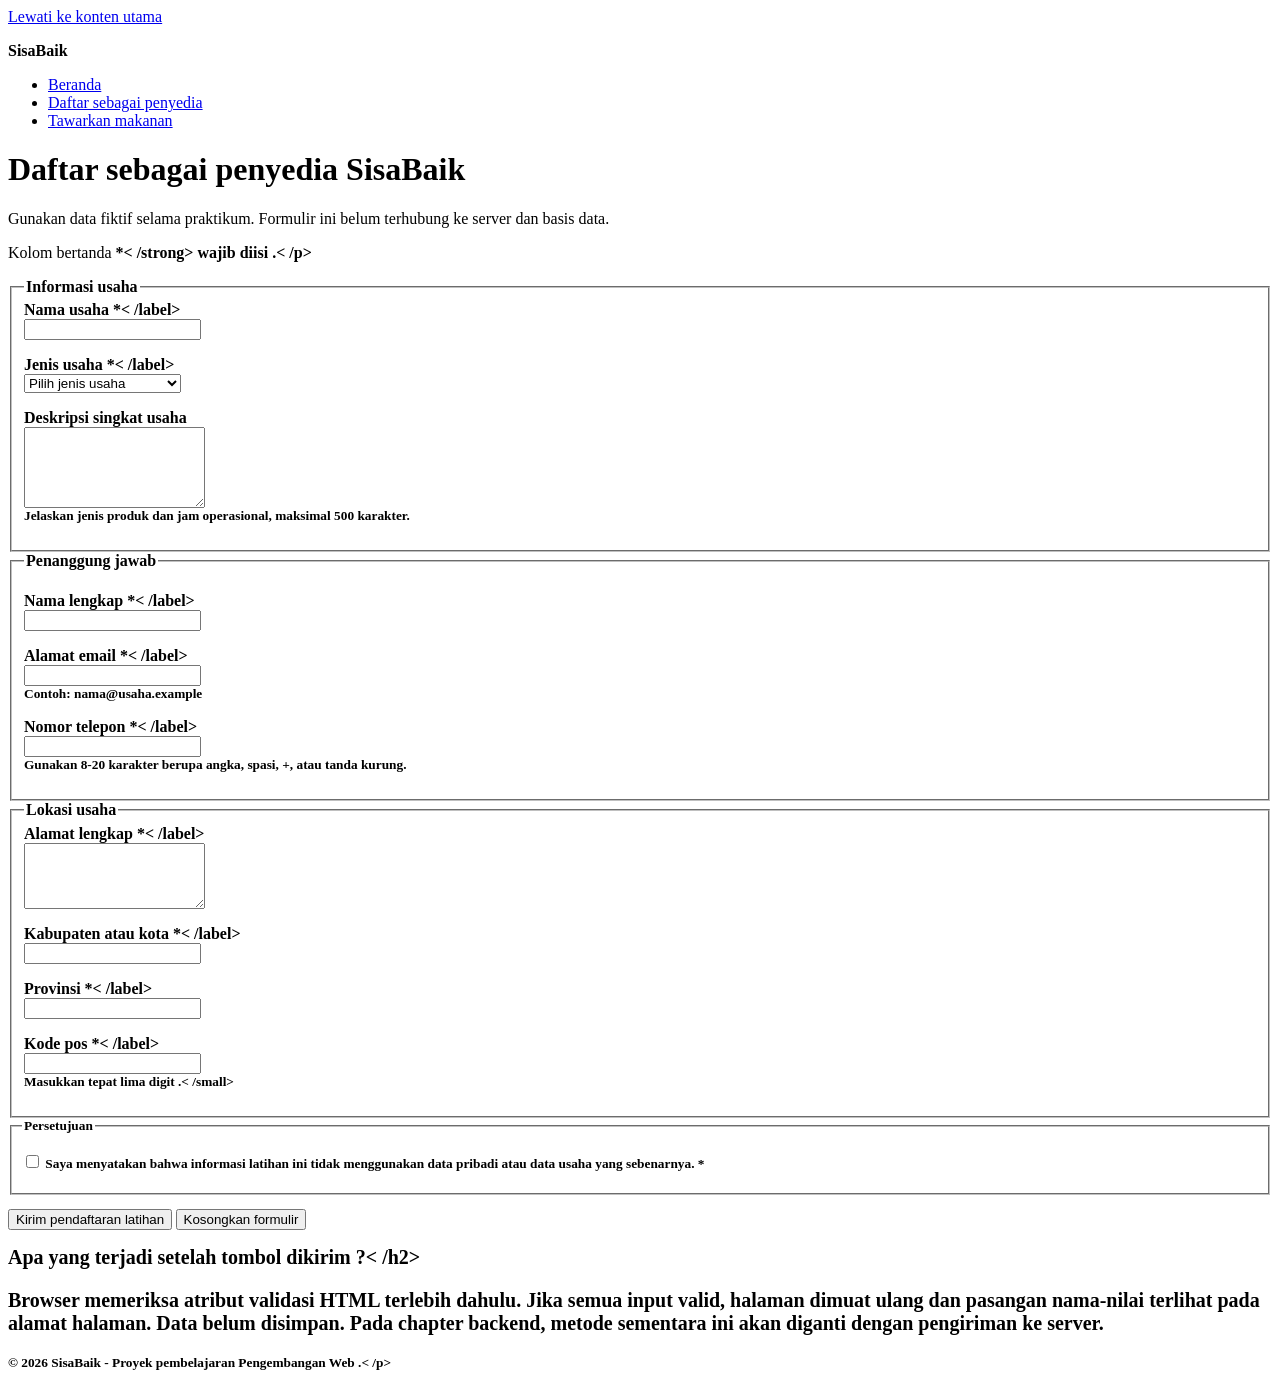
==== daftar-penyedia.html @ 442e0223 "feat: add accessible provider registration form" ====
<! doctype html>
<html lang="id">
<head>
<meta charset="utf-8">
<meta name="viewport" content="width=device-width, initial-scale=1">
<meta
name="description"
content="Formulir prototipe untuk mendaftarkan usaha sebagai penyedia makanan di SisaBaik."
>
<title>Daftar Penyedia | SisaBaik</title>
</head>
<body>
<a href="#konten-utama">Lewati ke konten utama</a>

<header>
<p><strong>SisaBaik</strong></p>
<nav aria-label="Navigasi utama">
<ul>
<li><a href="index.html">Beranda</a></li>
<li>
<a href="daftar-penyedia.html" aria-current="page">
Daftar sebagai penyedia
</a>
</li>
<li><a href="tawarkan-makanan.html">Tawarkan makanan</a></li>
</ul>
</nav>
</header>

<main id="konten-utama" tabindex="-1">
<h1>Daftar sebagai penyedia SisaBaik</h1>
<p>
Gunakan data fiktif selama praktikum. Formulir ini belum terhubung ke
server dan basis data.
</p>
<p id="petunjuk-wajib">Kolom bertanda <strong> *< /strong> wajib diisi .< /p>

<form
action="daftar-penyedia.html"
method="get"
aria-describedby="petunjuk-wajib"
>
<fieldset>
<legend>Informasi usaha</legend>

<D>
<label for="nama-usaha">Nama usaha *< /label><br>
<input
type="text"
id="nama-usaha"
name="nama_usaha"
autocomplete="organization"
minlength="3"
maxlength="100"
required

</p>

<p>
<label for="jenis-usaha">Jenis usaha *< /label><br>
<select id="jenis-usaha" name="jenis_usaha" required>
<option value="">Pilih jenis usaha</option>
<option value="restoran">Restoran</option>
<option value="toko-roti">Toko roti</option>
<option value="katering">Katering</option>
<option value="ritel">Toko ritel</option>
<option value="hotel">Hotel atau penginapan</option>
<option value="lainnya">Lainnya</option>
</select>
</p>

<p>
<label for="deskripsi-usaha">Deskripsi singkat usaha</label><br>
<textarea
id="deskripsi-usaha"
name="deskripsi_usaha"
rows="5"
maxlength="500"
aria-describedby="bantuan-deskripsi"
></textarea><br>
<small id="bantuan-deskripsi">
Jelaskan jenis produk dan jam operasional, maksimal 500 karakter.
</small>
</p>
</fieldset>

<fieldset>
<legend>Penanggung jawab</legend>

<p>
<label for="nama-penanggung-jawab">Nama lengkap *< /label><br>
<input
type="text"
id="nama-penanggung-jawab"
name="nama_penanggung_jawab"
autocomplete="name"
minlength="3"
maxlength="100"
required
</p>

<p>
<label for="email">Alamat email *< /label><br>
<input
type="email"
id="email"
name="email"
autocomplete="email"
maxlength="254"
aria-describedby="bantuan-email"
required
><br>
<small id="bantuan-email">Contoh: nama@usaha.example</small>
</p>

<D>
<label for="telepon">Nomor telepon *< /label><br>
<input
type="tel"
id="telepon"
name="telepon"
autocomplete="tel"
inputmode="tel"
pattern="[0-9+() 1{8,20}"
aria-describedby="bantuan-telepon"
required
><br>
<small id="bantuan-telepon">
Gunakan 8-20 karakter berupa angka, spasi, +, atau tanda kurung.
</small>
</p>
</fieldset>

<fieldset>
<legend>Lokasi usaha</legend>

<D>
<label for="alamat">Alamat lengkap *< /label><br>
<textarea
id="alamat"
name="alamat"
rows="4"
autocomplete="street-address"
minlength="10"
maxlength="250"
required
></textarea>
</p>

<p>
<label for="kota">Kabupaten atau kota *< /label><br>
<input
type="text"
id="kota"
name="kota"
autocomplete="address-level2"
maxlength="100"
required

</p>

<p>
<label for="provinsi">Provinsi *< /label><br>
<input
type="text"
id="provinsi"
name="provinsi"
autocomplete="address-level1"
maxlength="100"
required

</p>

<p>
<label for="kode-pos">Kode pos *< /label><br>
<input
type="text"
id="kode-pos"
name="kode_pos"
autocomplete="postal-code"
inputmode="numeric"
pattern="[0-9]{5}"
aria-describedby="bantuan-kode-pos"
required
><br>
<small id="bantuan-kode-pos">Masukkan tepat lima digit .< /small>
</p>
</fieldset>

<fieldset>
<legend>Persetujuan</legend>
<p>
<input
type="checkbox"
id="persetujuan"
name="persetujuan"
value="setuju"

A
required
>
<label for="persetujuan">
Saya menyatakan bahwa informasi latihan ini tidak menggunakan
data pribadi atau data usaha yang sebenarnya. *
</label>
</p>
</fieldset>

<p>
<button type="submit">Kirim pendaftaran latihan</button>
<button type="reset">Kosongkan formulir</button>
</p>
</form>

<section aria-labelledby="catatan-prototipe">
<h2 id="catatan-prototipe">Apa yang terjadi setelah tombol dikirim ?< /h2>
<p>
Browser memeriksa atribut validasi HTML terlebih dahulu. Jika semua
input valid, halaman dimuat ulang dan pasangan nama-nilai terlihat
pada alamat halaman. Data belum disimpan. Pada chapter backend,
metode sementara ini akan diganti dengan pengiriman ke server.
</p>
</section>
</main>

<footer>
<p>&copy; 2026 SisaBaik - Proyek pembelajaran Pengembangan Web .< /p>
</footer>
</body>
</html>
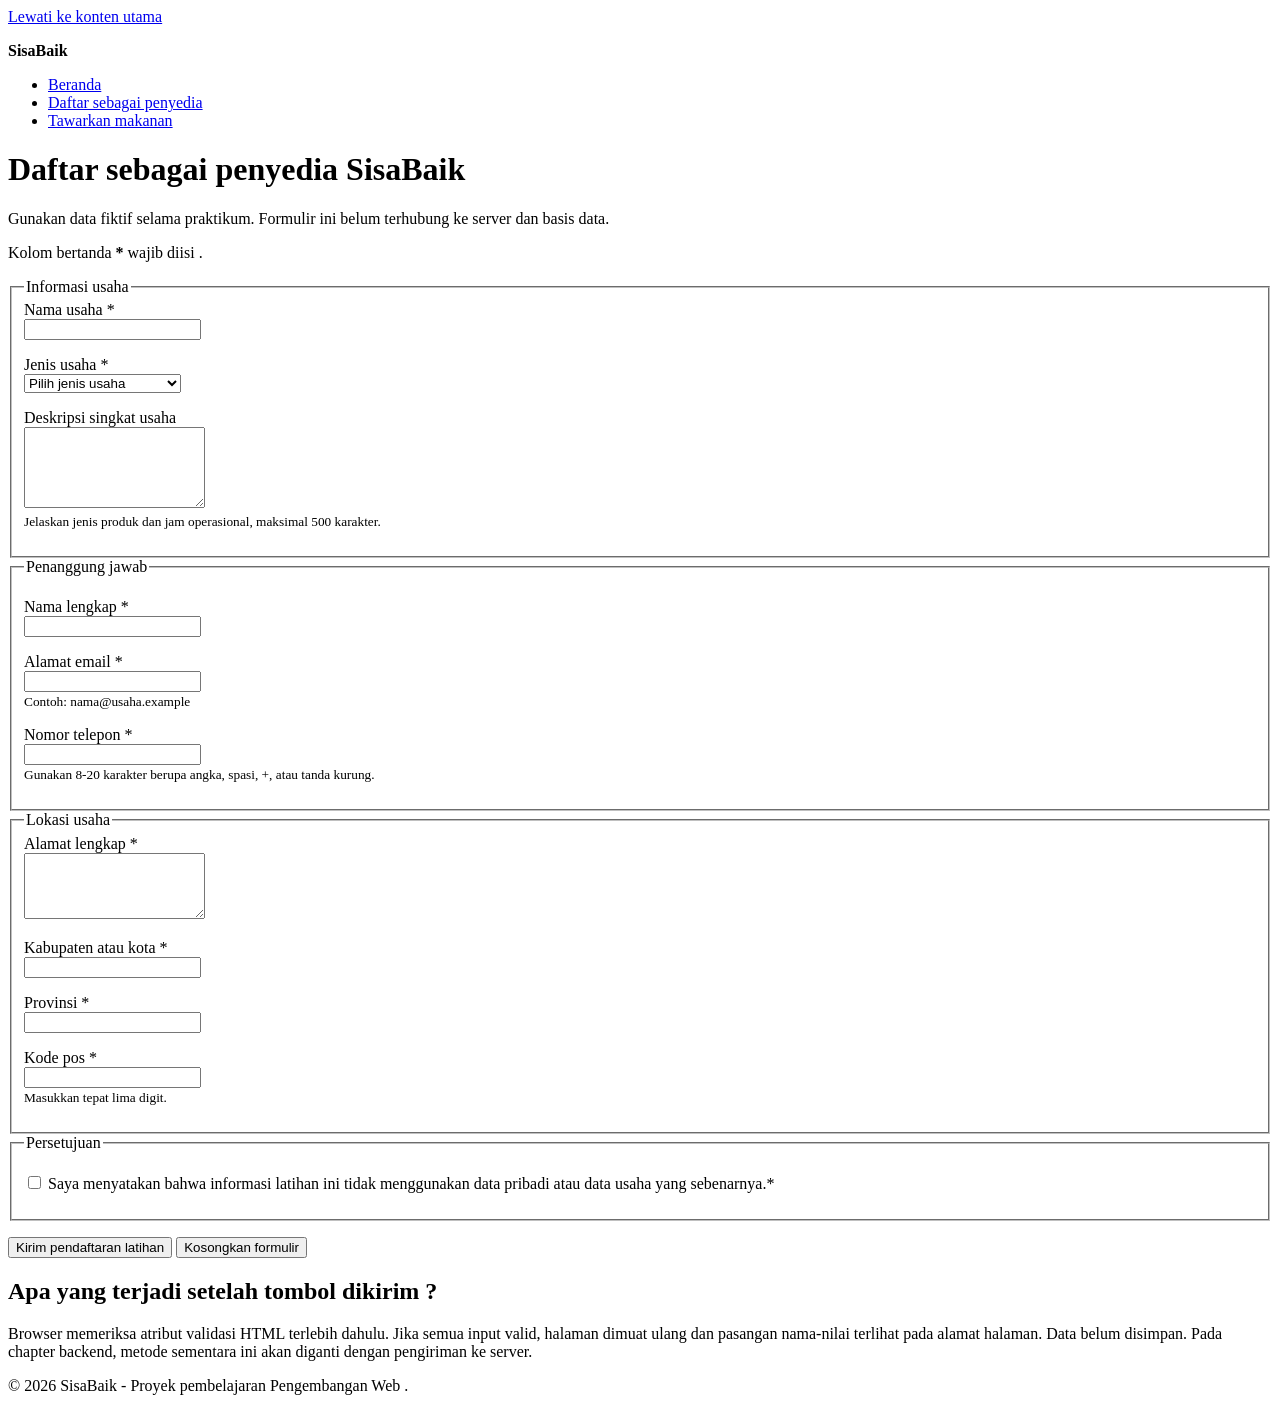
==== commit 7f338a74: "feat: add accessible provider registration form" ====
--- a/daftar-penyedia.html
+++ b/daftar-penyedia.html
@@ -1,4 +1,4 @@
-<! doctype html>
+<!doctype html>
 <html lang="id">
 <head>
 <meta charset="utf-8">
@@ -33,7 +33,7 @@
 Gunakan data fiktif selama praktikum. Formulir ini belum terhubung ke
 server dan basis data.
 </p>
-<p id="petunjuk-wajib">Kolom bertanda <strong> *< /strong> wajib diisi .< /p>
+<p id="petunjuk-wajib">Kolom bertanda <strong> *</strong> wajib diisi .</p>
 
 <form
 action="daftar-penyedia.html"
@@ -44,7 +44,7 @@
 <legend>Informasi usaha</legend>
 
 <D>
-<label for="nama-usaha">Nama usaha *< /label><br>
+<label for="nama-usaha">Nama usaha *</label><br>
 <input
 type="text"
 id="nama-usaha"
@@ -57,7 +57,7 @@
 </p>
 
 <p>
-<label for="jenis-usaha">Jenis usaha *< /label><br>
+<label for="jenis-usaha">Jenis usaha *</label><br>
 <select id="jenis-usaha" name="jenis_usaha" required>
 <option value="">Pilih jenis usaha</option>
 <option value="restoran">Restoran</option>
@@ -88,7 +88,7 @@
 <legend>Penanggung jawab</legend>
 
 <p>
-<label for="nama-penanggung-jawab">Nama lengkap *< /label><br>
+<label for="nama-penanggung-jawab">Nama lengkap *</label><br>
 <input
 type="text"
 id="nama-penanggung-jawab"
@@ -100,7 +100,7 @@
 </p>
 
 <p>
-<label for="email">Alamat email *< /label><br>
+<label for="email">Alamat email *</label><br>
 <input
 type="email"
 id="email"
@@ -114,7 +114,7 @@
 </p>
 
 <D>
-<label for="telepon">Nomor telepon *< /label><br>
+<label for="telepon">Nomor telepon *</label><br>
 <input
 type="tel"
 id="telepon"
@@ -135,7 +135,7 @@
 <legend>Lokasi usaha</legend>
 
 <D>
-<label for="alamat">Alamat lengkap *< /label><br>
+<label for="alamat">Alamat lengkap *</label><br>
 <textarea
 id="alamat"
 name="alamat"
@@ -148,7 +148,7 @@
 </p>
 
 <p>
-<label for="kota">Kabupaten atau kota *< /label><br>
+<label for="kota">Kabupaten atau kota *</label><br>
 <input
 type="text"
 id="kota"
@@ -160,7 +160,7 @@
 </p>
 
 <p>
-<label for="provinsi">Provinsi *< /label><br>
+<label for="provinsi">Provinsi *</label><br>
 <input
 type="text"
 id="provinsi"
@@ -172,7 +172,7 @@
 </p>
 
 <p>
-<label for="kode-pos">Kode pos *< /label><br>
+<label for="kode-pos">Kode pos *</label><br>
 <input
 type="text"
 id="kode-pos"
@@ -183,7 +183,7 @@
 aria-describedby="bantuan-kode-pos"
 required
 ><br>
-<small id="bantuan-kode-pos">Masukkan tepat lima digit .< /small>
+<small id="bantuan-kode-pos">Masukkan tepat lima digit.</small>
 </p>
 </fieldset>
 
@@ -201,7 +201,7 @@
 >
 <label for="persetujuan">
 Saya menyatakan bahwa informasi latihan ini tidak menggunakan
-data pribadi atau data usaha yang sebenarnya. *
+data pribadi atau data usaha yang sebenarnya.*
 </label>
 </p>
 </fieldset>
@@ -213,7 +213,7 @@
 </form>
 
 <section aria-labelledby="catatan-prototipe">
-<h2 id="catatan-prototipe">Apa yang terjadi setelah tombol dikirim ?< /h2>
+<h2 id="catatan-prototipe">Apa yang terjadi setelah tombol dikirim ?</h2>
 <p>
 Browser memeriksa atribut validasi HTML terlebih dahulu. Jika semua
 input valid, halaman dimuat ulang dan pasangan nama-nilai terlihat
@@ -224,7 +224,7 @@
 </main>
 
 <footer>
-<p>&copy; 2026 SisaBaik - Proyek pembelajaran Pengembangan Web .< /p>
+<p>&copy; 2026 SisaBaik - Proyek pembelajaran Pengembangan Web .</p>
 </footer>
 </body>
 </html>
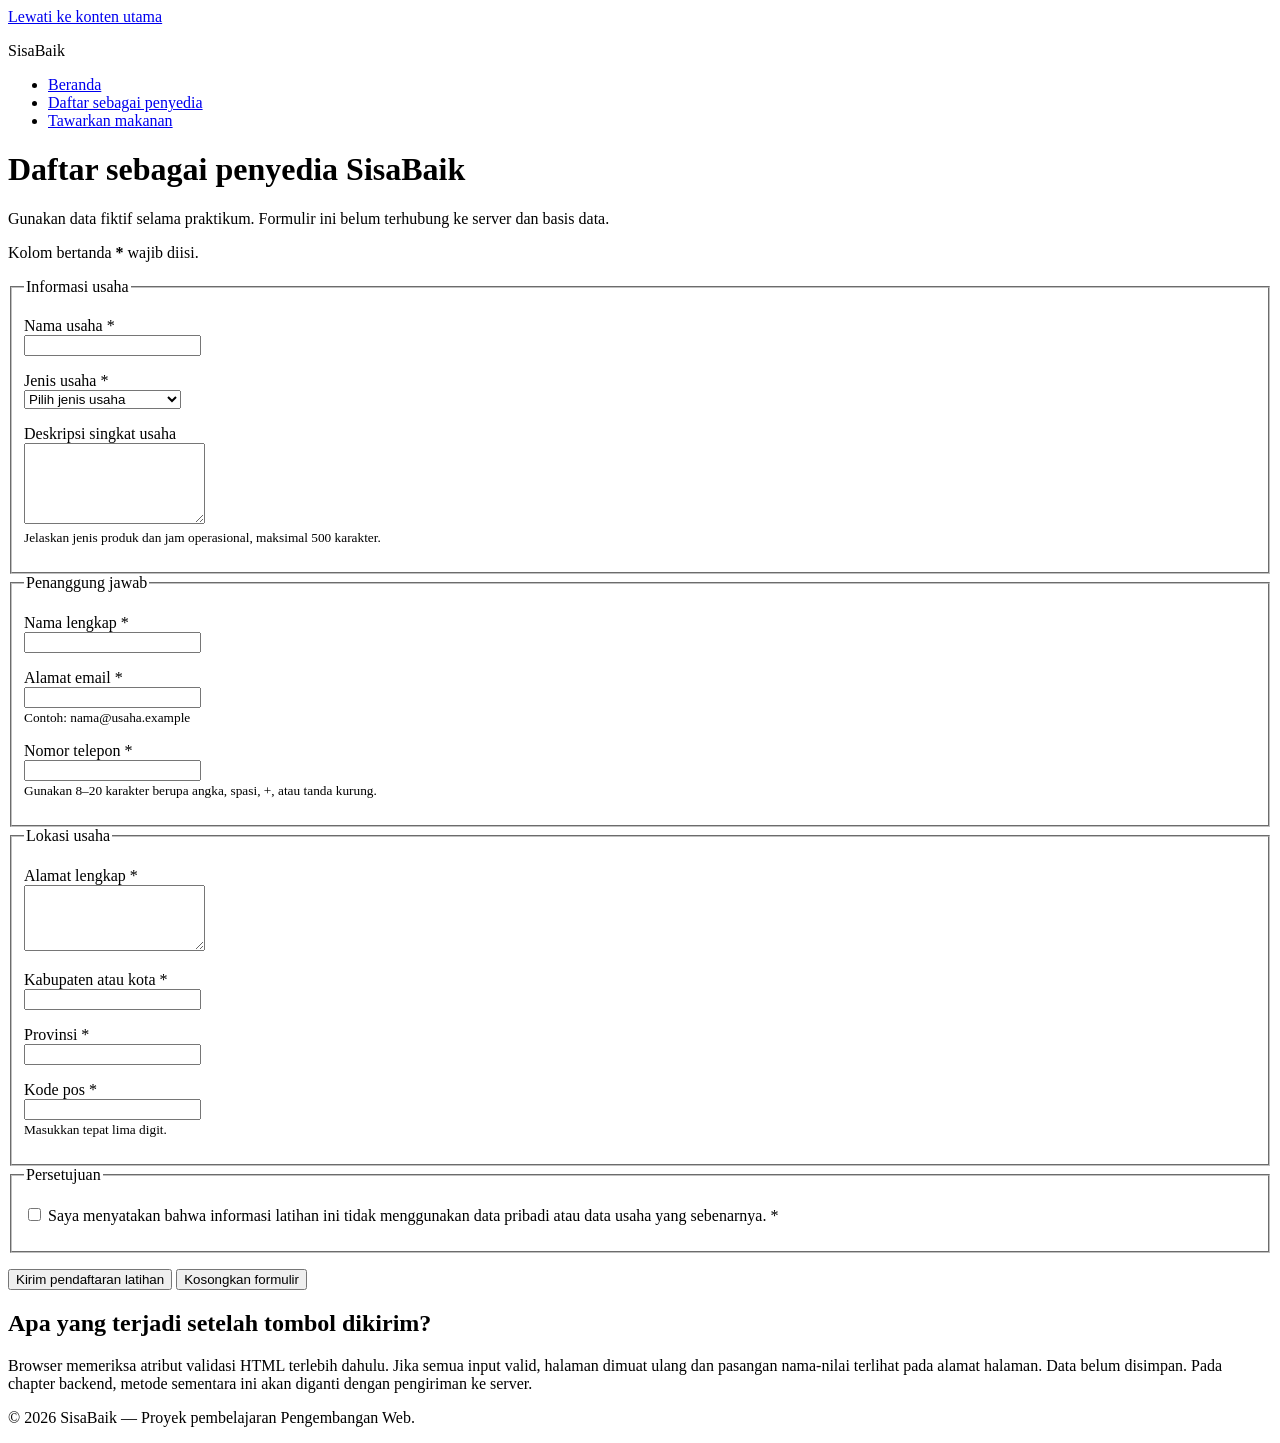
==== commit c605f9df: "style: apply responsive layout to SisaBaik pages" ====
--- a/daftar-penyedia.html
+++ b/daftar-penyedia.html
@@ -1,230 +1,217 @@
 <!doctype html>
 <html lang="id">
-<head>
-<meta charset="utf-8">
-<meta name="viewport" content="width=device-width, initial-scale=1">
-<meta
-name="description"
-content="Formulir prototipe untuk mendaftarkan usaha sebagai penyedia makanan di SisaBaik."
->
-<title>Daftar Penyedia | SisaBaik</title>
-</head>
-<body>
-<a href="#konten-utama">Lewati ke konten utama</a>
-
-<header>
-<p><strong>SisaBaik</strong></p>
-<nav aria-label="Navigasi utama">
-<ul>
-<li><a href="index.html">Beranda</a></li>
-<li>
-<a href="daftar-penyedia.html" aria-current="page">
-Daftar sebagai penyedia
-</a>
-</li>
-<li><a href="tawarkan-makanan.html">Tawarkan makanan</a></li>
-</ul>
-</nav>
-</header>
-
-<main id="konten-utama" tabindex="-1">
-<h1>Daftar sebagai penyedia SisaBaik</h1>
-<p>
-Gunakan data fiktif selama praktikum. Formulir ini belum terhubung ke
-server dan basis data.
-</p>
-<p id="petunjuk-wajib">Kolom bertanda <strong> *</strong> wajib diisi .</p>
-
-<form
-action="daftar-penyedia.html"
-method="get"
-aria-describedby="petunjuk-wajib"
->
-<fieldset>
-<legend>Informasi usaha</legend>
-
-<D>
-<label for="nama-usaha">Nama usaha *</label><br>
-<input
-type="text"
-id="nama-usaha"
-name="nama_usaha"
-autocomplete="organization"
-minlength="3"
-maxlength="100"
-required
-
-</p>
-
-<p>
-<label for="jenis-usaha">Jenis usaha *</label><br>
-<select id="jenis-usaha" name="jenis_usaha" required>
-<option value="">Pilih jenis usaha</option>
-<option value="restoran">Restoran</option>
-<option value="toko-roti">Toko roti</option>
-<option value="katering">Katering</option>
-<option value="ritel">Toko ritel</option>
-<option value="hotel">Hotel atau penginapan</option>
-<option value="lainnya">Lainnya</option>
-</select>
-</p>
-
-<p>
-<label for="deskripsi-usaha">Deskripsi singkat usaha</label><br>
-<textarea
-id="deskripsi-usaha"
-name="deskripsi_usaha"
-rows="5"
-maxlength="500"
-aria-describedby="bantuan-deskripsi"
-></textarea><br>
-<small id="bantuan-deskripsi">
-Jelaskan jenis produk dan jam operasional, maksimal 500 karakter.
-</small>
-</p>
-</fieldset>
-
-<fieldset>
-<legend>Penanggung jawab</legend>
-
-<p>
-<label for="nama-penanggung-jawab">Nama lengkap *</label><br>
-<input
-type="text"
-id="nama-penanggung-jawab"
-name="nama_penanggung_jawab"
-autocomplete="name"
-minlength="3"
-maxlength="100"
-required
-</p>
-
-<p>
-<label for="email">Alamat email *</label><br>
-<input
-type="email"
-id="email"
-name="email"
-autocomplete="email"
-maxlength="254"
-aria-describedby="bantuan-email"
-required
-><br>
-<small id="bantuan-email">Contoh: nama@usaha.example</small>
-</p>
-
-<D>
-<label for="telepon">Nomor telepon *</label><br>
-<input
-type="tel"
-id="telepon"
-name="telepon"
-autocomplete="tel"
-inputmode="tel"
-pattern="[0-9+() 1{8,20}"
-aria-describedby="bantuan-telepon"
-required
-><br>
-<small id="bantuan-telepon">
-Gunakan 8-20 karakter berupa angka, spasi, +, atau tanda kurung.
-</small>
-</p>
-</fieldset>
-
-<fieldset>
-<legend>Lokasi usaha</legend>
-
-<D>
-<label for="alamat">Alamat lengkap *</label><br>
-<textarea
-id="alamat"
-name="alamat"
-rows="4"
-autocomplete="street-address"
-minlength="10"
-maxlength="250"
-required
-></textarea>
-</p>
-
-<p>
-<label for="kota">Kabupaten atau kota *</label><br>
-<input
-type="text"
-id="kota"
-name="kota"
-autocomplete="address-level2"
-maxlength="100"
-required
-
-</p>
-
-<p>
-<label for="provinsi">Provinsi *</label><br>
-<input
-type="text"
-id="provinsi"
-name="provinsi"
-autocomplete="address-level1"
-maxlength="100"
-required
-
-</p>
-
-<p>
-<label for="kode-pos">Kode pos *</label><br>
-<input
-type="text"
-id="kode-pos"
-name="kode_pos"
-autocomplete="postal-code"
-inputmode="numeric"
-pattern="[0-9]{5}"
-aria-describedby="bantuan-kode-pos"
-required
-><br>
-<small id="bantuan-kode-pos">Masukkan tepat lima digit.</small>
-</p>
-</fieldset>
-
-<fieldset>
-<legend>Persetujuan</legend>
-<p>
-<input
-type="checkbox"
-id="persetujuan"
-name="persetujuan"
-value="setuju"
-
-A
-required
->
-<label for="persetujuan">
-Saya menyatakan bahwa informasi latihan ini tidak menggunakan
-data pribadi atau data usaha yang sebenarnya.*
-</label>
-</p>
-</fieldset>
-
-<p>
-<button type="submit">Kirim pendaftaran latihan</button>
-<button type="reset">Kosongkan formulir</button>
-</p>
-</form>
-
-<section aria-labelledby="catatan-prototipe">
-<h2 id="catatan-prototipe">Apa yang terjadi setelah tombol dikirim ?</h2>
-<p>
-Browser memeriksa atribut validasi HTML terlebih dahulu. Jika semua
-input valid, halaman dimuat ulang dan pasangan nama-nilai terlihat
-pada alamat halaman. Data belum disimpan. Pada chapter backend,
-metode sementara ini akan diganti dengan pengiriman ke server.
-</p>
-</section>
-</main>
-
-<footer>
-<p>&copy; 2026 SisaBaik - Proyek pembelajaran Pengembangan Web .</p>
-</footer>
-</body>
-</html>+ <head>
+ <meta charset="utf-8">
+ <meta name="viewport" content="width=device-width, initial-scale=1">
+ <meta
+ name="description"
+ content="Formulir prototipe untuk mendaftarkan usaha sebagai penyedia makanan di SisaBaik."
+ >
+ <title>Daftar Penyedia | SisaBaik</title>
+ <link rel="stylesheet" href="styles.css">
+ </head>
+ <body>
+ <a class="skip-link" href="#konten-utama">Lewati ke konten utama</a>
+ <header class="site-header">
+ <div class="container header-layout">
+ <p class="brand">SisaBaik</p>
+ <nav aria-label="Navigasi utama">
+ <ul class="nav-list">
+ <li><a href="index.html">Beranda</a></li>
+ <li>
+ <a href="daftar-penyedia.html" aria-current="page">
+ Daftar sebagai penyedia
+ </a>
+ </li>
+ <li><a href="tawarkan-makanan.html">Tawarkan makanan</a></li>
+ </ul>
+ </nav>
+ </div>
+ </header>
+ <main class="container" id="konten-utama" tabindex="-1">
+ <div class="page-heading">
+ <h1>Daftar sebagai penyedia SisaBaik</h1>
+ <p class="lead">
+    Gunakan data fiktif selama praktikum. Formulir ini belum terhubung ke
+ server dan basis data.
+ </p>
+ <p class="required-note" id="petunjuk-wajib">Kolom bertanda <strong>*</strong> wajib diisi.</p>
+ </div>
+ <form
+ class="form-card"
+ action="daftar-penyedia.html"
+ method="get"
+ aria-describedby="petunjuk-wajib"
+ >
+ <fieldset class="form-section">
+ <legend>Informasi usaha</legend>
+ <p>
+ <label for="nama-usaha">Nama usaha *</label><br>
+ <input
+ type="text"
+ id="nama-usaha"
+ name="nama_usaha"
+ autocomplete="organization"
+ minlength="3"
+ maxlength="100"
+ required
+ >
+ </p>
+ <p>
+ <label for="jenis-usaha">Jenis usaha *</label><br>
+ <select id="jenis-usaha" name="jenis_usaha" required>
+ <option value="">Pilih jenis usaha</option>
+ <option value="restoran">Restoran</option>
+ <option value="toko-roti">Toko roti</option>
+ <option value="katering">Katering</option>
+ <option value="ritel">Toko ritel</option>
+ <option value="hotel">Hotel atau penginapan</option>
+ <option value="lainnya">Lainnya</option>
+ </select>
+ </p>
+ <p>
+ <label for="deskripsi-usaha">Deskripsi singkat usaha</label><br>
+ <textarea
+ id="deskripsi-usaha"
+ name="deskripsi_usaha"
+ rows="5"
+ maxlength="500"
+ aria-describedby="bantuan-deskripsi"
+ ></textarea><br>
+ <small id="bantuan-deskripsi">
+ Jelaskan jenis produk dan jam operasional, maksimal 500 karakter.
+ </small>
+ </p>
+ </fieldset>
+ <fieldset class="form-section">
+ <legend>Penanggung jawab</legend>
+ <p>
+ <label for="nama-penanggung-jawab">Nama lengkap *</label><br>
+ <input
+ type="text"
+ id="nama-penanggung-jawab"
+ name="nama_penanggung_jawab"
+ autocomplete="name"
+ minlength="3"
+ maxlength="100"
+ required
+ >
+ </p>
+ <p>
+ <label for="email">Alamat email *</label><br>
+ <input
+ type="email"
+ id="email"
+ name="email"
+ autocomplete="email"
+ maxlength="254"
+ aria-describedby="bantuan-email"
+ required
+ ><br>
+ <small id="bantuan-email">Contoh: nama@usaha.example</small>
+ </p>
+ <p>
+ <label for="telepon">Nomor telepon *</label><br>
+ <input
+ type="tel"
+ id="telepon"
+ name="telepon"
+ autocomplete="tel"
+ inputmode="tel"
+ pattern="[0-9+() ]{8,20}"
+ aria-describedby="bantuan-telepon"
+ required
+ ><br>
+ <small id="bantuan-telepon">
+ Gunakan 8–20 karakter berupa angka, spasi, +, atau tanda kurung.
+ </small>
+ </p>
+ </fieldset>
+ <fieldset class="form-section">
+ <legend>Lokasi usaha</legend>
+ <p>
+    <label for="alamat">Alamat lengkap *</label><br>
+ <textarea
+ id="alamat"
+ name="alamat"
+ rows="4"
+ autocomplete="street-address"
+ minlength="10"
+ maxlength="250"
+ required
+ ></textarea>
+ </p>
+ <p>
+ <label for="kota">Kabupaten atau kota *</label><br>
+ <input
+ type="text"
+ id="kota"
+ name="kota"
+ autocomplete="address-level2"
+ maxlength="100"
+ required
+ >
+ </p>
+ <p>
+ <label for="provinsi">Provinsi *</label><br>
+ <input
+ type="text"
+ id="provinsi"
+ name="provinsi"
+ autocomplete="address-level1"
+ maxlength="100"
+ required
+ >
+ </p>
+ <p>
+ <label for="kode-pos">Kode pos *</label><br>
+ <input
+ type="text"
+ id="kode-pos"
+ name="kode_pos"
+ autocomplete="postal-code"
+ inputmode="numeric"
+ pattern="[0-9]{5}"
+ aria-describedby="bantuan-kode-pos"
+ required
+ ><br>
+ <small id="bantuan-kode-pos">Masukkan tepat lima digit.</small>
+ </p>
+ </fieldset>
+ <fieldset class="form-section">
+ <legend>Persetujuan</legend>
+ <p>
+ <input
+ type="checkbox"
+ id="persetujuan"
+ name="persetujuan"
+ value="setuju"
+ required
+ >
+ <label for="persetujuan">
+ Saya menyatakan bahwa informasi latihan ini tidak menggunakan
+ data pribadi atau data usaha yang sebenarnya. *
+ </label>
+ </p>
+ </fieldset>
+ <p class="form-actions">
+ <button class="button" type="submit">Kirim pendaftaran latihan</button>
+ <button class="button button-secondary" type="reset">Kosongkan formulir</button>
+ </form>
+ <section class="section" aria-labelledby="catatan-prototipe">
+ <h2 id="catatan-prototipe">Apa yang terjadi setelah tombol dikirim?</h2>
+ <p>
+ Browser memeriksa atribut validasi HTML terlebih dahulu. Jika semua
+ input valid, halaman dimuat ulang dan pasangan nama-nilai terlihat
+ pada alamat halaman. Data belum disimpan. Pada chapter backend,
+ metode sementara ini akan diganti dengan pengiriman ke server.
+ </p>
+ </section>
+ </main>
+ <footer class="site-footer">
+ <div class="container footer-layout">
+ <p>&copy; 2026 SisaBaik — Proyek pembelajaran Pengembangan Web.</p>
+ </div>
+ </footer>
+ </body>
+</html>
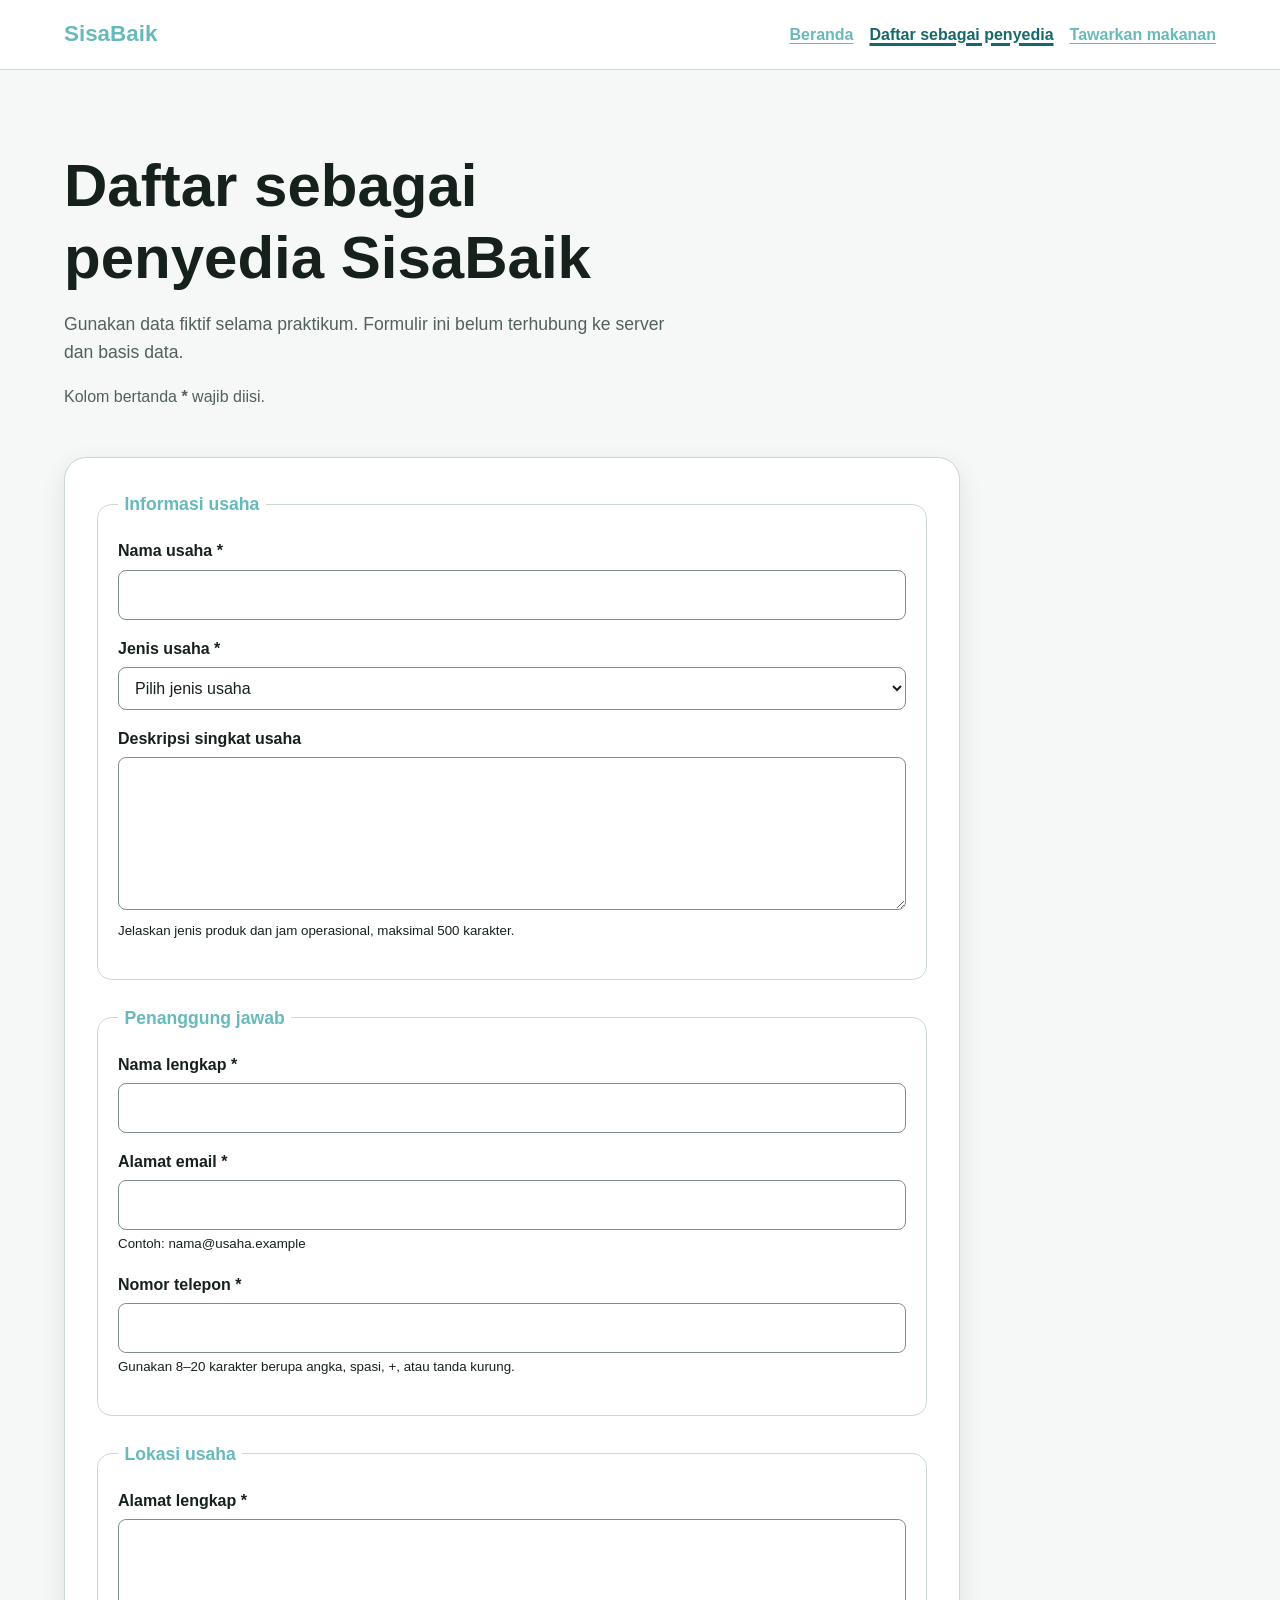
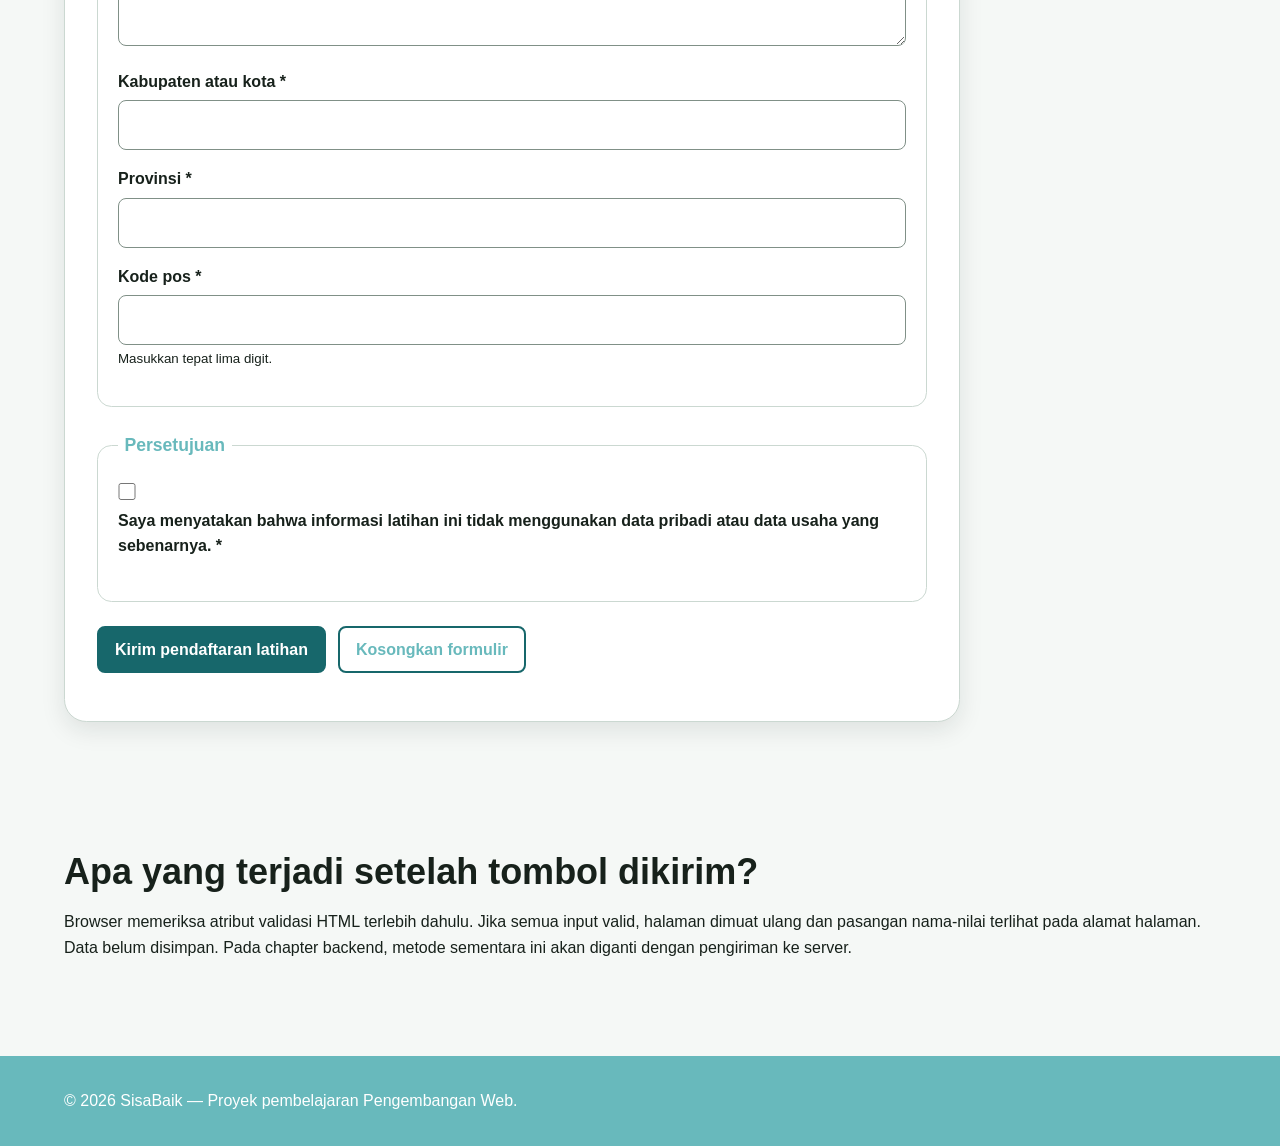
==== commit 647218c2: "feat: add interactions and offer validation" ====
--- a/daftar-penyedia.html
+++ b/daftar-penyedia.html
@@ -1,217 +1,237 @@
-<!doctype html>
-<html lang="id">
- <head>
- <meta charset="utf-8">
- <meta name="viewport" content="width=device-width, initial-scale=1">
- <meta
- name="description"
- content="Formulir prototipe untuk mendaftarkan usaha sebagai penyedia makanan di SisaBaik."
- >
- <title>Daftar Penyedia | SisaBaik</title>
- <link rel="stylesheet" href="styles.css">
- </head>
- <body>
- <a class="skip-link" href="#konten-utama">Lewati ke konten utama</a>
- <header class="site-header">
- <div class="container header-layout">
- <p class="brand">SisaBaik</p>
- <nav aria-label="Navigasi utama">
- <ul class="nav-list">
- <li><a href="index.html">Beranda</a></li>
- <li>
- <a href="daftar-penyedia.html" aria-current="page">
- Daftar sebagai penyedia
- </a>
- </li>
- <li><a href="tawarkan-makanan.html">Tawarkan makanan</a></li>
- </ul>
- </nav>
- </div>
- </header>
- <main class="container" id="konten-utama" tabindex="-1">
- <div class="page-heading">
- <h1>Daftar sebagai penyedia SisaBaik</h1>
- <p class="lead">
-    Gunakan data fiktif selama praktikum. Formulir ini belum terhubung ke
- server dan basis data.
- </p>
- <p class="required-note" id="petunjuk-wajib">Kolom bertanda <strong>*</strong> wajib diisi.</p>
- </div>
- <form
- class="form-card"
- action="daftar-penyedia.html"
- method="get"
- aria-describedby="petunjuk-wajib"
- >
- <fieldset class="form-section">
- <legend>Informasi usaha</legend>
- <p>
- <label for="nama-usaha">Nama usaha *</label><br>
- <input
- type="text"
- id="nama-usaha"
- name="nama_usaha"
- autocomplete="organization"
- minlength="3"
- maxlength="100"
- required
- >
- </p>
- <p>
- <label for="jenis-usaha">Jenis usaha *</label><br>
- <select id="jenis-usaha" name="jenis_usaha" required>
- <option value="">Pilih jenis usaha</option>
- <option value="restoran">Restoran</option>
- <option value="toko-roti">Toko roti</option>
- <option value="katering">Katering</option>
- <option value="ritel">Toko ritel</option>
- <option value="hotel">Hotel atau penginapan</option>
- <option value="lainnya">Lainnya</option>
- </select>
- </p>
- <p>
- <label for="deskripsi-usaha">Deskripsi singkat usaha</label><br>
- <textarea
- id="deskripsi-usaha"
- name="deskripsi_usaha"
- rows="5"
- maxlength="500"
- aria-describedby="bantuan-deskripsi"
- ></textarea><br>
- <small id="bantuan-deskripsi">
- Jelaskan jenis produk dan jam operasional, maksimal 500 karakter.
- </small>
- </p>
- </fieldset>
- <fieldset class="form-section">
- <legend>Penanggung jawab</legend>
- <p>
- <label for="nama-penanggung-jawab">Nama lengkap *</label><br>
- <input
- type="text"
- id="nama-penanggung-jawab"
- name="nama_penanggung_jawab"
- autocomplete="name"
- minlength="3"
- maxlength="100"
- required
- >
- </p>
- <p>
- <label for="email">Alamat email *</label><br>
- <input
- type="email"
- id="email"
- name="email"
- autocomplete="email"
- maxlength="254"
- aria-describedby="bantuan-email"
- required
- ><br>
- <small id="bantuan-email">Contoh: nama@usaha.example</small>
- </p>
- <p>
- <label for="telepon">Nomor telepon *</label><br>
- <input
- type="tel"
- id="telepon"
- name="telepon"
- autocomplete="tel"
- inputmode="tel"
- pattern="[0-9+() ]{8,20}"
- aria-describedby="bantuan-telepon"
- required
- ><br>
- <small id="bantuan-telepon">
- Gunakan 8–20 karakter berupa angka, spasi, +, atau tanda kurung.
- </small>
- </p>
- </fieldset>
- <fieldset class="form-section">
- <legend>Lokasi usaha</legend>
- <p>
-    <label for="alamat">Alamat lengkap *</label><br>
- <textarea
- id="alamat"
- name="alamat"
- rows="4"
- autocomplete="street-address"
- minlength="10"
- maxlength="250"
- required
- ></textarea>
- </p>
- <p>
- <label for="kota">Kabupaten atau kota *</label><br>
- <input
- type="text"
- id="kota"
- name="kota"
- autocomplete="address-level2"
- maxlength="100"
- required
- >
- </p>
- <p>
- <label for="provinsi">Provinsi *</label><br>
- <input
- type="text"
- id="provinsi"
- name="provinsi"
- autocomplete="address-level1"
- maxlength="100"
- required
- >
- </p>
- <p>
- <label for="kode-pos">Kode pos *</label><br>
- <input
- type="text"
- id="kode-pos"
- name="kode_pos"
- autocomplete="postal-code"
- inputmode="numeric"
- pattern="[0-9]{5}"
- aria-describedby="bantuan-kode-pos"
- required
- ><br>
- <small id="bantuan-kode-pos">Masukkan tepat lima digit.</small>
- </p>
- </fieldset>
- <fieldset class="form-section">
- <legend>Persetujuan</legend>
- <p>
- <input
- type="checkbox"
- id="persetujuan"
- name="persetujuan"
- value="setuju"
- required
- >
- <label for="persetujuan">
- Saya menyatakan bahwa informasi latihan ini tidak menggunakan
- data pribadi atau data usaha yang sebenarnya. *
- </label>
- </p>
- </fieldset>
- <p class="form-actions">
- <button class="button" type="submit">Kirim pendaftaran latihan</button>
- <button class="button button-secondary" type="reset">Kosongkan formulir</button>
- </form>
- <section class="section" aria-labelledby="catatan-prototipe">
- <h2 id="catatan-prototipe">Apa yang terjadi setelah tombol dikirim?</h2>
- <p>
- Browser memeriksa atribut validasi HTML terlebih dahulu. Jika semua
- input valid, halaman dimuat ulang dan pasangan nama-nilai terlihat
- pada alamat halaman. Data belum disimpan. Pada chapter backend,
- metode sementara ini akan diganti dengan pengiriman ke server.
- </p>
- </section>
- </main>
- <footer class="site-footer">
- <div class="container footer-layout">
- <p>&copy; 2026 SisaBaik — Proyek pembelajaran Pengembangan Web.</p>
- </div>
- </footer>
- </body>
-</html>
+<!doctype html> 
+<html lang="id"> 
+  <head> 
+   <script src="app.js" defer></script>
+    <meta charset="utf-8"> 
+    <meta name="viewport" content="width=device-width, initial-scale=1"> 
+    <meta 
+      name="description" 
+      content="Formulir prototipe untuk mendaftarkan usaha sebagai penyedia makanan di SisaBaik." 
+    > 
+    <title>Daftar Penyedia | SisaBaik</title> 
+    <link rel="stylesheet" href="styles.css"> 
+    <script src="app.js" defer></script>
+  </head> 
+  <body> 
+    <a class="skip-link" href="#konten-utama">Lewati ke konten utama</a> 
+ 
+    <header class="site-header"> 
+      <div class="container header-layout"> 
+        <p class="brand">SisaBaik</p> 
+        <nav aria-label="Navigasi utama"> 
+          <ul class="nav-list"> 
+            <li><a href="index.html">Beranda</a></li> 
+            <li> 
+              <a href="daftar-penyedia.html" aria-current="page"> 
+                Daftar sebagai penyedia 
+              </a> 
+            </li> 
+            <li><a href="tawarkan-makanan.html">Tawarkan makanan</a></li> 
+          </ul> 
+        </nav> 
+      </div> 
+    </header> 
+ 
+    <main class="container" id="konten-utama" tabindex="-1"> 
+      <div class="page-heading"> 
+        <h1>Daftar sebagai penyedia SisaBaik</h1> 
+        <p class="lead"> 
+            Gunakan data fiktif selama praktikum. Formulir ini belum terhubung ke 
+          server dan basis data. 
+        </p> 
+        <p class="required-note" id="petunjuk-wajib">Kolom bertanda <strong>*</strong> wajib diisi.</p> 
+      </div> 
+ 
+      <form 
+        class="form-card" 
+        action="daftar-penyedia.html" 
+        method="get" 
+        aria-describedby="petunjuk-wajib" 
+      > 
+        <fieldset class="form-section"> 
+          <legend>Informasi usaha</legend> 
+ 
+          <p> 
+            <label for="nama-usaha">Nama usaha *</label><br> 
+            <input 
+              type="text" 
+              id="nama-usaha" 
+              name="nama_usaha" 
+              autocomplete="organization" 
+              minlength="3" 
+              maxlength="100" 
+              required 
+            > 
+          </p> 
+ 
+          <p> 
+            <label for="jenis-usaha">Jenis usaha *</label><br> 
+            <select id="jenis-usaha" name="jenis_usaha" required> 
+              <option value="">Pilih jenis usaha</option> 
+              <option value="restoran">Restoran</option> 
+              <option value="toko-roti">Toko roti</option> 
+              <option value="katering">Katering</option> 
+              <option value="ritel">Toko ritel</option> 
+ <option value="hotel">Hotel atau penginapan</option> 
+              <option value="lainnya">Lainnya</option> 
+            </select> 
+          </p> 
+ 
+          <p> 
+            <label for="deskripsi-usaha">Deskripsi singkat usaha</label><br> 
+            <textarea 
+              id="deskripsi-usaha" 
+              name="deskripsi_usaha" 
+              rows="5" 
+              maxlength="500" 
+              aria-describedby="bantuan-deskripsi" 
+            ></textarea><br> 
+            <small id="bantuan-deskripsi"> 
+              Jelaskan jenis produk dan jam operasional, maksimal 500 karakter. 
+            </small> 
+          </p> 
+        </fieldset> 
+ 
+        <fieldset class="form-section"> 
+          <legend>Penanggung jawab</legend> 
+ 
+          <p> 
+            <label for="nama-penanggung-jawab">Nama lengkap *</label><br> 
+            <input 
+              type="text" 
+              id="nama-penanggung-jawab" 
+              name="nama_penanggung_jawab" 
+              autocomplete="name" 
+              minlength="3" 
+              maxlength="100" 
+              required 
+            > 
+          </p>
+           <p> 
+            <label for="email">Alamat email *</label><br> 
+            <input 
+              type="email" 
+              id="email" 
+              name="email" 
+              autocomplete="email" 
+              maxlength="254" 
+              aria-describedby="bantuan-email" 
+              required 
+            ><br> 
+            <small id="bantuan-email">Contoh: nama@usaha.example</small> 
+          </p> 
+ 
+          <p> 
+            <label for="telepon">Nomor telepon *</label><br> 
+            <input 
+              type="tel" 
+              id="telepon" 
+              name="telepon" 
+              autocomplete="tel" 
+              inputmode="tel" 
+              pattern="[0-9+() ]{8,20}" 
+              aria-describedby="bantuan-telepon" 
+              required 
+            ><br> 
+            <small id="bantuan-telepon"> 
+              Gunakan 8–20 karakter berupa angka, spasi, +, atau tanda kurung. 
+            </small> 
+          </p> 
+        </fieldset> 
+ 
+        <fieldset class="form-section"> 
+          <legend>Lokasi usaha</legend> 
+ 
+          <p>
+             <label for="alamat">Alamat lengkap *</label><br> 
+            <textarea 
+              id="alamat" 
+              name="alamat" 
+              rows="4" 
+              autocomplete="street-address" 
+              minlength="10" 
+              maxlength="250" 
+              required 
+            ></textarea> 
+          </p> 
+ 
+          <p> 
+            <label for="kota">Kabupaten atau kota *</label><br> 
+            <input 
+              type="text" 
+              id="kota" 
+              name="kota" 
+              autocomplete="address-level2" 
+              maxlength="100" 
+              required 
+            > 
+          </p> 
+ 
+          <p> 
+            <label for="provinsi">Provinsi *</label><br> 
+            <input 
+              type="text" 
+              id="provinsi" 
+              name="provinsi" 
+              autocomplete="address-level1" 
+              maxlength="100" 
+              required 
+            > 
+          </p>
+           <p> 
+            <label for="kode-pos">Kode pos *</label><br> 
+            <input 
+              type="text" 
+              id="kode-pos" 
+              name="kode_pos" 
+              autocomplete="postal-code" 
+              inputmode="numeric" 
+              pattern="[0-9]{5}" 
+              aria-describedby="bantuan-kode-pos" 
+              required 
+            ><br> 
+            <small id="bantuan-kode-pos">Masukkan tepat lima digit.</small> 
+          </p> 
+        </fieldset> 
+ 
+        <fieldset class="form-section"> 
+          <legend>Persetujuan</legend> 
+          <p> 
+            <input 
+              type="checkbox" 
+              id="persetujuan" 
+              name="persetujuan" 
+              value="setuju" 
+              required 
+            > 
+            <label for="persetujuan"> 
+              Saya menyatakan bahwa informasi latihan ini tidak menggunakan 
+              data pribadi atau data usaha yang sebenarnya. * 
+            </label> 
+          </p> 
+        </fieldset> 
+ 
+        <p class="form-actions"> 
+          <button class="button" type="submit">Kirim pendaftaran latihan</button> 
+          <button class="button button-secondary" type="reset">Kosongkan formulir</button>
+            </p> 
+      </form> 
+ 
+      <section class="section" aria-labelledby="catatan-prototipe"> 
+        <h2 id="catatan-prototipe">Apa yang terjadi setelah tombol dikirim?</h2> 
+        <p> 
+          Browser memeriksa atribut validasi HTML terlebih dahulu. Jika semua 
+          input valid, halaman dimuat ulang dan pasangan nama-nilai terlihat 
+          pada alamat halaman. Data belum disimpan. Pada chapter backend, 
+          metode sementara ini akan diganti dengan pengiriman ke server. 
+        </p> 
+      </section> 
+    </main> 
+ 
+    <footer class="site-footer"> 
+      <div class="container footer-layout"> 
+        <p>&copy; 2026 SisaBaik — Proyek pembelajaran Pengembangan Web.</p> 
+      </div> 
+    </footer> 
+  </body> 
+</html>
--- a/styles.css
+++ b/styles.css
@@ -0,0 +1,420 @@
+:root {
+  --color-primary: #17676b;
+  --color-primary-dark: #68b9bc;
+  --color-primary-soft: #e8f5ef;
+  --color-accent: #f2b84b;
+  --color-text: #17211b;
+  --color-muted: #52615a;
+  --color-surface: #ffffff;
+  --color-background: #f5f8f6;
+  --color-border: #cbd8d1;
+  --color-danger: #a52a2a;
+  --shadow-card: 0 0.5rem 1.5rem rgb(23 33 27 / 10%);
+  --radius-small: 0.5rem;
+  --radius-medium: 0.9rem;
+  --radius-large: 1.4rem;
+  --content-width: 72rem;
+}
+
+*,
+*::before,
+*::after {
+  box-sizing: border-box;
+}
+
+html {
+  scroll-behavior: smooth;
+}
+
+body {
+  margin: 0;
+  background: var(--color-background);
+  color: var(--color-text);
+  font-family: Arial, Helvetica, sans-serif;
+  font-size: 1rem;
+  line-height: 1.6;
+}
+
+h1,
+h2,
+h3,
+p {
+  margin-block-start: 0;
+}
+
+h1,
+h2,
+h3 {
+  line-height: 1.2;
+}
+
+h1 {
+  max-width: 18ch;
+  margin-block-end: 1rem;
+  font-size: clamp(2rem, 7vw, 3.75rem);
+}
+
+h2 {
+  margin-block-end: 1rem;
+  font-size: clamp(1.5rem, 4vw, 2.25rem);
+}
+
+h3 {
+  margin-block-end: 0.6rem;
+  font-size: 1.2rem;
+}
+
+a {
+  color: var(--color-primary-dark);
+ text-underline-offset: 0.2em;
+}
+
+a:hover {
+  text-decoration-thickness: 2px;
+}
+
+:focus-visible {
+  outline: 0.2rem solid var(--color-accent);
+  outline-offset: 0.2rem;
+}
+
+.skip-link {
+  position: absolute;
+  inset-block-start: 0.5rem;
+  inset-inline-start: 0.5rem;
+  z-index: 100;
+  padding: 0.7rem 1rem;
+  border-radius: var(--radius-small);
+  background: var(--color-text);
+  color: var(--color-surface);
+  transform: translateY(-180%);
+}
+
+.skip-link:focus {
+  transform: translateY(0);
+}
+
+.container {
+  width: min(100% - 2rem, var(--content-width));
+  margin-inline: auto;
+}
+
+.site-header {
+  background: var(--color-surface);
+  border-block-end: 0.0625rem solid var(--color-border);
+}
+
+.header-layout {
+  display: flex;
+  flex-direction: column;
+  gap: 0.75rem;
+  padding-block: 1rem;
+}
+
+.brand {
+  margin: 0;
+  color: var(--color-primary-dark);
+  font-size: 1.4rem;
+  font-weight: 700;
+}
+
+.nav-list {
+  display: flex;
+  flex-wrap: wrap;
+  gap: 0.5rem 1rem;
+  margin: 0;
+  padding: 0;
+  list-style: none;
+}
+
+.nav-list a {
+  display: inline-block;
+  padding-block: 0.35rem;
+  font-weight: 700;
+}
+
+.nav-list a[aria-current="page"] {
+  color: var(--color-primary);
+  text-decoration-thickness: 0.2em;
+}
+
+.hero {
+  padding-block: clamp(3rem, 10vw, 7rem);
+  background: linear-gradient(135deg, rgb(232 245 239 / 95%), rgb(255 255 255 / 92%));
+}
+
+.hero-layout {
+  display: grid;
+  gap: 2rem;
+  align-items: center;
+}
+
+.eyebrow {
+  margin-block-end: 0.5rem;
+  color: var(--color-primary-dark);
+  font-weight: 700;
+  letter-spacing: 0.05em;
+  text-transform: uppercase;
+}
+
+.lead {
+  max-width: 62ch;
+  color: var(--color-muted);
+  font-size: 1.1rem;
+}
+
+.hero-panel {
+  padding: 1.5rem;
+  border: 0.0625rem solid var(--color-border);
+  border-radius: var(--radius-large);
+  background: var(--color-surface);
+  box-shadow: var(--shadow-card);
+}
+
+.hero-panel strong {
+  display: block;
+  color: var(--color-primary-dark);
+  font-size: 2rem;
+}
+
+.button-group,
+.form-actions {
+  display: flex;
+  flex-wrap: wrap;
+  gap: 0.75rem;
+  align-items: center;
+}
+
+.button {
+  display: inline-block;
+  padding: 0.75rem 1rem;
+  border: 0.125rem solid var(--color-primary);
+  border-radius: var(--radius-small);
+  background: var(--color-primary);
+  color: var(--color-surface);
+  font: inherit;
+  font-weight: 700;
+  line-height: 1.2;
+  text-decoration: none;
+  cursor: pointer;
+  transition: background-color 0.2s ease, border-color 0.2s ease;
+}
+
+.button:hover {
+  background: var(--color-primary-dark);
+  border-color: var(--color-primary-dark);
+}
+
+.button-secondary {
+  background: transparent;
+  color: var(--color-primary-dark);
+}
+
+.section {
+  padding-block: clamp(2.5rem, 7vw, 5rem);
+}
+
+.section-alt {
+  background: var(--color-surface);
+}
+
+.section-intro {
+  max-width: 65ch;
+  color: var(--color-muted);
+}
+
+.steps-grid,
+.benefit-grid,
+.offer-grid {
+  display: grid;
+  grid-template-columns: 1fr;
+  gap: 1rem;
+}
+
+.card {
+  padding: 1.25rem;
+  border: 0.0625rem solid var(--color-border);
+  border-radius: var(--radius-medium);
+  background: var(--color-surface);
+  box-shadow: var(--shadow-card);
+}
+
+.step-number {
+  display: inline-grid;
+  width: 2.25rem;
+  height: 2.25rem;
+  margin-block-end: 0.75rem;
+  place-items: center;
+  border-radius: 50%;
+  background: var(--color-primary-soft);
+  color: var(--color-primary-dark);
+  font-weight: 700;
+}
+
+.offer-card {
+  display: flex;
+  flex-direction: column;
+  overflow: hidden;
+  border: 0.0625rem solid var(--color-border);
+  border-radius: var(--radius-medium);
+  background: var(--color-surface);
+  box-shadow: var(--shadow-card);
+}
+
+.offer-card__visual {
+  min-height: 8rem;
+  background: linear-gradient(135deg, var(--color-primary), var(--color-primary-dark));
+}
+
+.offer-card__content {
+  display: flex;
+  flex: 1;
+  flex-direction: column;
+  padding: 1.25rem;
+}
+
+.offer-card__meta {
+  color: var(--color-muted);
+}
+
+.offer-card__price {
+  margin-block-start: auto;
+  font-size: 1.15rem;
+}
+
+.badge {
+  display: inline-block;
+  width: fit-content;
+  margin-block-end: 0.75rem;
+  padding: 0.25rem 0.6rem;
+  border-radius: 999px;
+  background: var(--color-primary-soft);
+  color: var(--color-primary-dark);
+  font-size: 0.85rem;
+  font-weight: 700;
+}
+
+.notice {
+  padding: 1rem;
+  border-inline-start: 0.3rem solid var(--color-primary);
+  border-radius: var(--radius-small);
+  background: var(--color-primary-soft);
+}
+
+.page-heading {
+  padding-block: clamp(2.5rem, 7vw, 5rem) 2rem;
+}
+
+.form-card {
+  max-width: 56rem;
+  margin-block-end: 3rem;
+  padding: clamp(1rem, 4vw, 2rem);
+  border: 0.0625rem solid var(--color-border);
+  border-radius: var(--radius-large);
+  background: var(--color-surface);
+  box-shadow: var(--shadow-card);
+}
+
+.form-section {
+  margin: 0 0 1.5rem;
+  padding: 1.25rem;
+  border: 0.0625rem solid var(--color-border);
+  border-radius: var(--radius-medium);
+}
+.form-section legend {
+  padding-inline: 0.4rem;
+  color: var(--color-primary-dark);
+  font-size: 1.1rem;
+  font-weight: 700;
+}
+label {
+  display: inline-block;
+  margin-block-end: 0.35rem;
+  font-weight: 700;
+}
+input,
+select,
+textarea {
+  width: 100%;
+  padding: 0.7rem 0.75rem;
+  border: 0.0625rem solid #809087;
+  border-radius: var(--radius-small);
+  background: var(--color-surface);
+  color: var(--color-text);
+  font: inherit;
+}
+textarea {
+  resize: vertical;
+}
+input:focus,
+select:focus,
+textarea:focus {
+  border-color: var(--color-primary-dark);
+}
+input[type="checkbox"],
+input[type="radio"] {
+  width: 1.1rem;
+  height: 1.1rem;
+  margin: 0.2rem 0 0;
+  accent-color: var(--color-primary);
+}
+.required-note {
+  color: var(--color-muted);
+}
+.site-footer {
+  padding-block: 2rem;
+  background: var(--color-primary-dark);
+  color: var(--color-surface);
+}
+.site-footer a {
+  color: var(--color-surface);
+}
+.footer-layout {
+  display: flex;
+  flex-direction: column;
+  gap: 0.5rem;
+}
+.footer-layout p,
+.footer-layout address {
+  margin: 0;
+}
+@media (min-width: 48rem) {
+  .header-layout {
+    flex-direction: row;
+    justify-content: space-between;
+    align-items: center;
+  }
+  .hero-layout {
+    grid-template-columns: minmax(0, 1.5fr) minmax(15rem, 0.7fr);
+  }
+  .steps-grid,
+  .benefit-grid {
+    grid-template-columns: repeat(3, minmax(0, 1fr));
+  }
+  .offer-grid {
+    grid-template-columns: repeat(2, minmax(0, 1fr));
+  }
+  .footer-layout {
+    flex-direction: row;
+    justify-content: space-between;
+    align-items: center;
+  }
+}
+@media (min-width: 68rem) {
+  .offer-grid {
+    grid-template-columns: repeat(3, minmax(0, 1fr));
+  }
+}
+@media (prefers-reduced-motion: reduce) {
+  html {
+    scroll-behavior: auto;
+  }
+  .filter-panel { display:grid; gap:1rem; margin-block:1.5rem; padding:1rem; border:0.0625rem solid var(--color-border);
+  border-radius:var(--radius-medium); background:var(--color-surface); }
+.filter-panel p { margin:0; }
+.status-message { min-height:1.6em; color:var(--color-muted); }
+.cart-summary { margin-block-start:1.5rem; padding:1rem; border-radius:var(--radius-medium); background:var(--color-
+primary-soft); }
+.error-message { color:var(--color-danger); font-weight:700; }
+@media (min-width:48rem) { .filter-panel { grid-template-columns:repeat(2,minmax(0,1fr)); } }
+}
